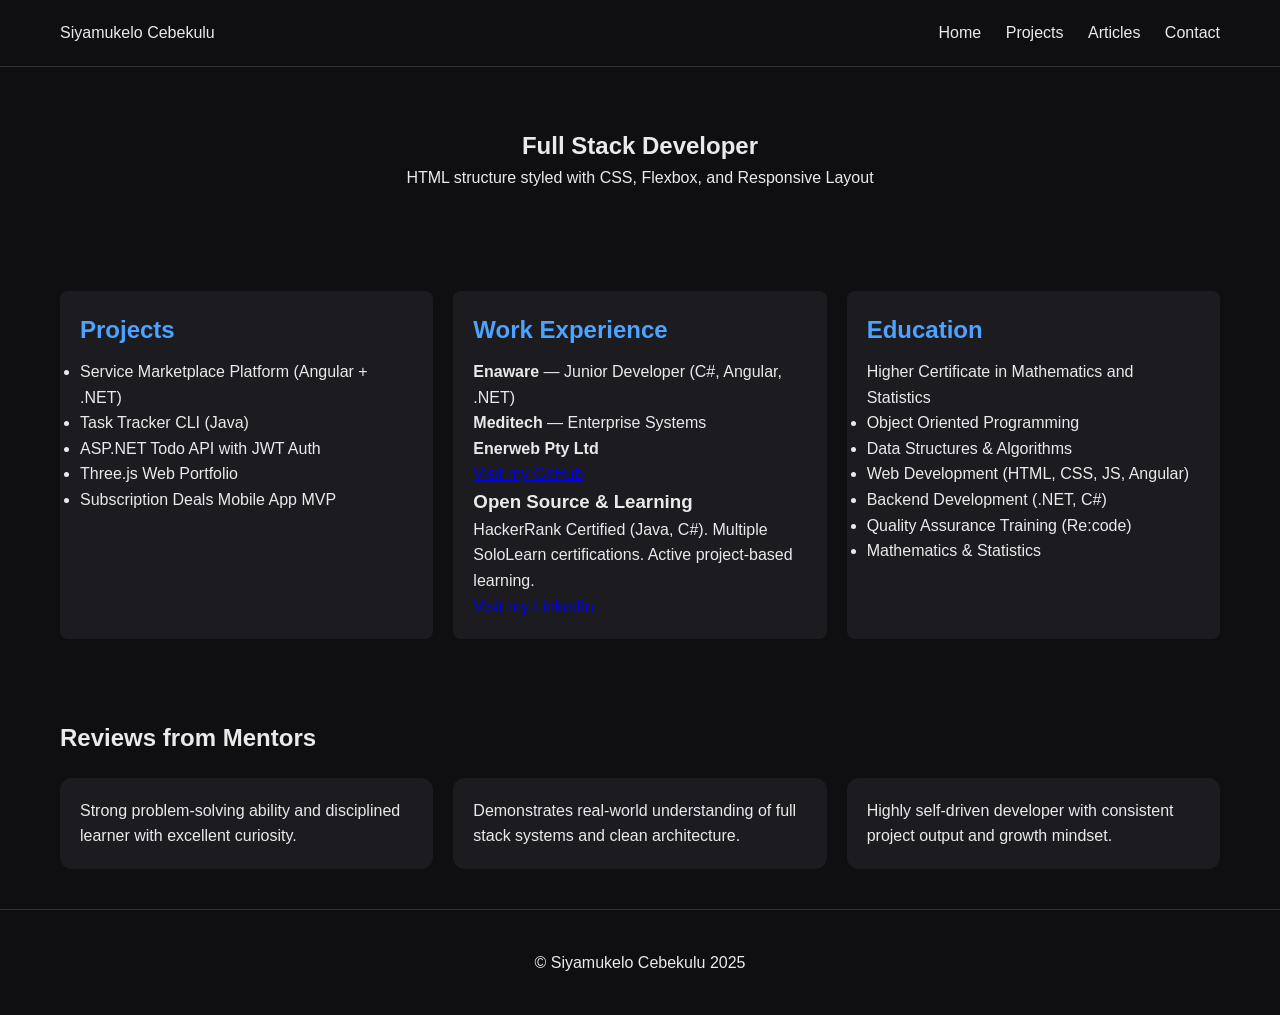
==== index.html @ b40fa811 "Basic Template" ====
<!DOCTYPE html>
<html lang="en">
<head>
  <meta charset="UTF-8" />
  <meta name="viewport" content="width=device-width, initial-scale=1.0"/>
  <title>Siyamukelo Cebekulu | Portfolio</title>
  <link rel="stylesheet" href="css/style.css" />
  <link href="https://fonts.googleapis.com/css2?family=Inter:wght@300;400;600&display=swap" rel="stylesheet">
</head>
<body>

<header class="navbar">
  <div class="logo">Siyamukelo Cebekulu</div>
  <nav>
    <a href="#">Home</a>
    <a href="#">Projects</a>
    <a href="#">Articles</a>
    <a href="#">Contact</a>
  </nav>
</header>

<section class="hero">
  <h1>Full Stack Developer</h1>
  <p>HTML structure styled with CSS, Flexbox, and Responsive Layout</p>
</section>

<section class="main-grid">

  <!-- Projects -->
  <div class="card projects">
    <h2>Projects</h2>
    <ul>
      <li>Service Marketplace Platform (Angular + .NET)</li>
      <li>Task Tracker CLI (Java)</li>
      <li>ASP.NET Todo API with JWT Auth</li>
      <li>Three.js Web Portfolio</li>
      <li>Subscription Deals Mobile App MVP</li>
    </ul>
  </div>

  <!-- Work Experience -->
  <div class="card work">
    <h2>Work Experience</h2>

    <p><strong>Enaware</strong> — Junior Developer (C#, Angular, .NET)</p>
    <p><strong>Meditech</strong> — Enterprise Systems</p>
    <p><strong>Enerweb Pty Ltd</strong></p>

    <a href="https://github.com/Siyamukelo00Cebekulu" target="_blank">Visit my GitHub</a>

    <h3>Open Source & Learning</h3>
    <p>HackerRank Certified (Java, C#). Multiple SoloLearn certifications. Active project-based learning.</p>

    <a href="https://linkedin.com/in/siyamukelo-cebekulu-939199221" target="_blank">Visit my LinkedIn</a>
  </div>

  <!-- Education -->
  <div class="card education">
    <h2>Education</h2>

    <p>Higher Certificate in Mathematics and Statistics</p>

    <ul>
      <li>Object Oriented Programming</li>
      <li>Data Structures & Algorithms</li>
      <li>Web Development (HTML, CSS, JS, Angular)</li>
      <li>Backend Development (.NET, C#)</li>
      <li>Quality Assurance Training (Re:code)</li>
      <li>Mathematics & Statistics</li>
    </ul>
  </div>

</section>

<!-- Reviews -->
<section class="reviews">
  <h2>Reviews from Mentors</h2>
  <div class="review-grid">
    <div class="review">
      Strong problem-solving ability and disciplined learner with excellent curiosity.
    </div>
    <div class="review">
      Demonstrates real-world understanding of full stack systems and clean architecture.
    </div>
    <div class="review">
      Highly self-driven developer with consistent project output and growth mindset.
    </div>
  </div>
</section>

<footer>
  © Siyamukelo Cebekulu 2025
</footer>

</body>
</html>
---- css/style.css ----
:root {
    --bg: #0f0f12;
    --card: #1b1b20;
    --text: #eaeaea;
    --accent: #4da3ff;
}

* {
    box-sizing: border-box;
    margin: 0;
    padding: 0;
    font-family: 'Comic Sans MS', sans-serif;
}

body {
    background: var(--bg);
    color: var(--text);
    line-height: 1.6;
}

/* Navbar */
.navbar {
    display: flex;
    justify-content: space-between;
    padding: 20px 60px;
    border-bottom: 1px solid #333;
}

.navbar nav a {
    margin-left: 20px;
    text-decoration: none;
    color: var(--text);
}

/* Hero */
.hero {
    text-align: center;
    padding: 60px 20px;
}

/* Grid Layout */
.main-grid {
    display: grid;
    grid-template-columns: 1fr 1fr 1fr;
    gap: 20px;
    padding: 40px 60px;
}

.card {
    background: var(--card);
    padding: 20px;
    border-radius: 8px;
}

.card h2 {
    margin-bottom: 10px;
    color: var(--accent);
}

/* Reviews */
.reviews {
    padding: 40px 60px;
}

.review-grid {
    display: flex;
    gap: 20px;
    margin-top: 20px;
}

.review {
    flex: 1;
    background: var(--card);
    padding: 20px;
    border-radius: 12px;
}

/* Footer */
footer {
    text-align: center;
    padding: 40px;
    border-top: 1px solid #333;
}

/* Responsive */
@media (max-width: 900px) {
    .main-grid {
        grid-template-columns: 1fr;
    }

    .review-grid {
        flex-direction: column;
    }

    .navbar {
        flex-direction: column;
        align-items: center;
    }
}
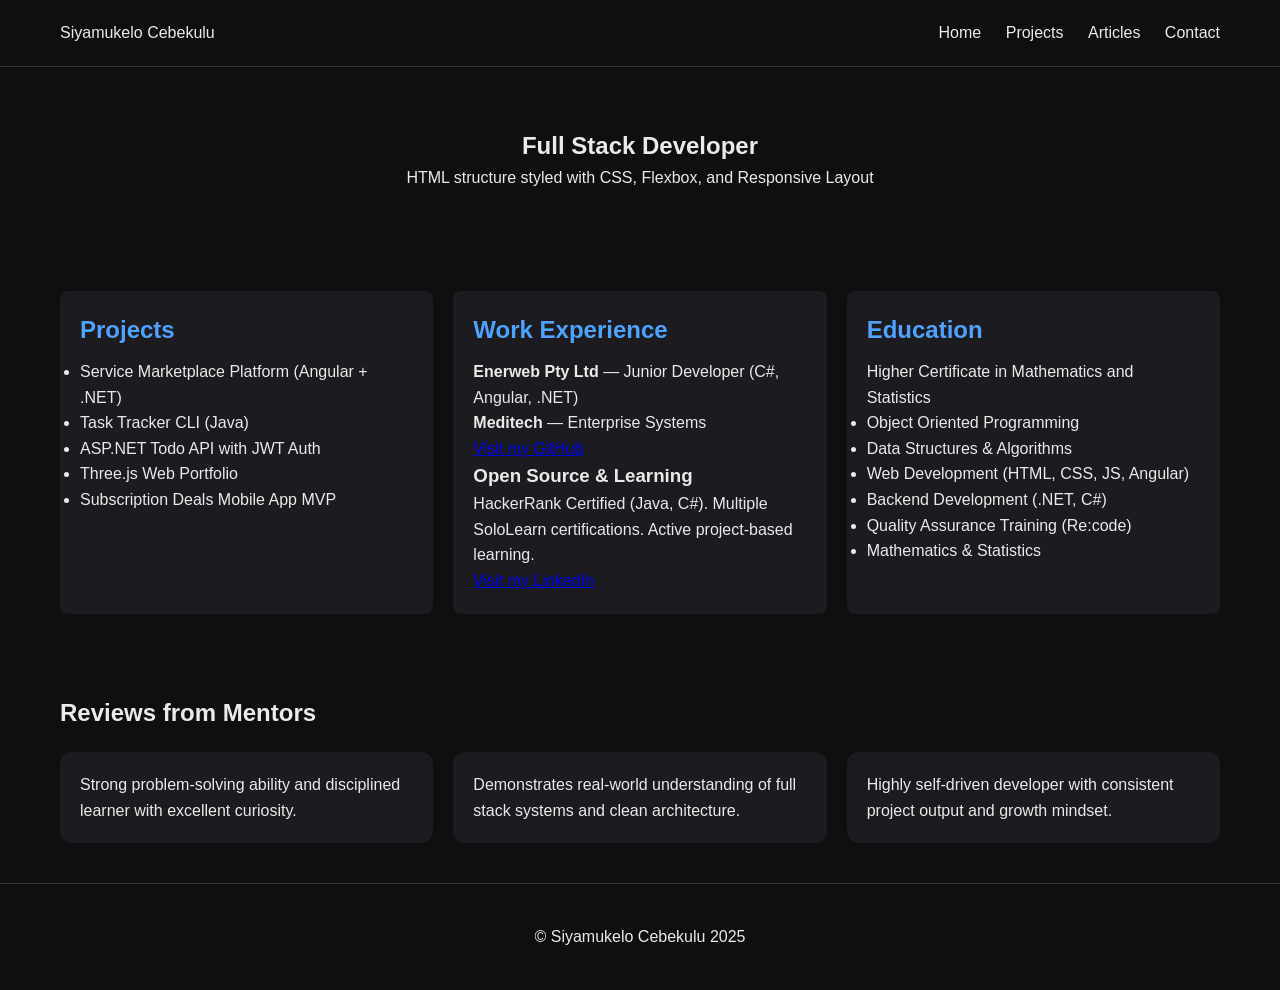
==== commit a8a0d4a3: "refractor: assets folder" ====
--- a/index.html
+++ b/index.html
@@ -42,10 +42,9 @@
   <div class="card work">
     <h2>Work Experience</h2>
 
-    <p><strong>Enaware</strong> — Junior Developer (C#, Angular, .NET)</p>
+    <p><strong>Enerweb Pty Ltd</strong> — Junior Developer (C#, Angular, .NET)</p>
     <p><strong>Meditech</strong> — Enterprise Systems</p>
-    <p><strong>Enerweb Pty Ltd</strong></p>
-
+   
     <a href="https://github.com/Siyamukelo00Cebekulu" target="_blank">Visit my GitHub</a>
 
     <h3>Open Source & Learning</h3>
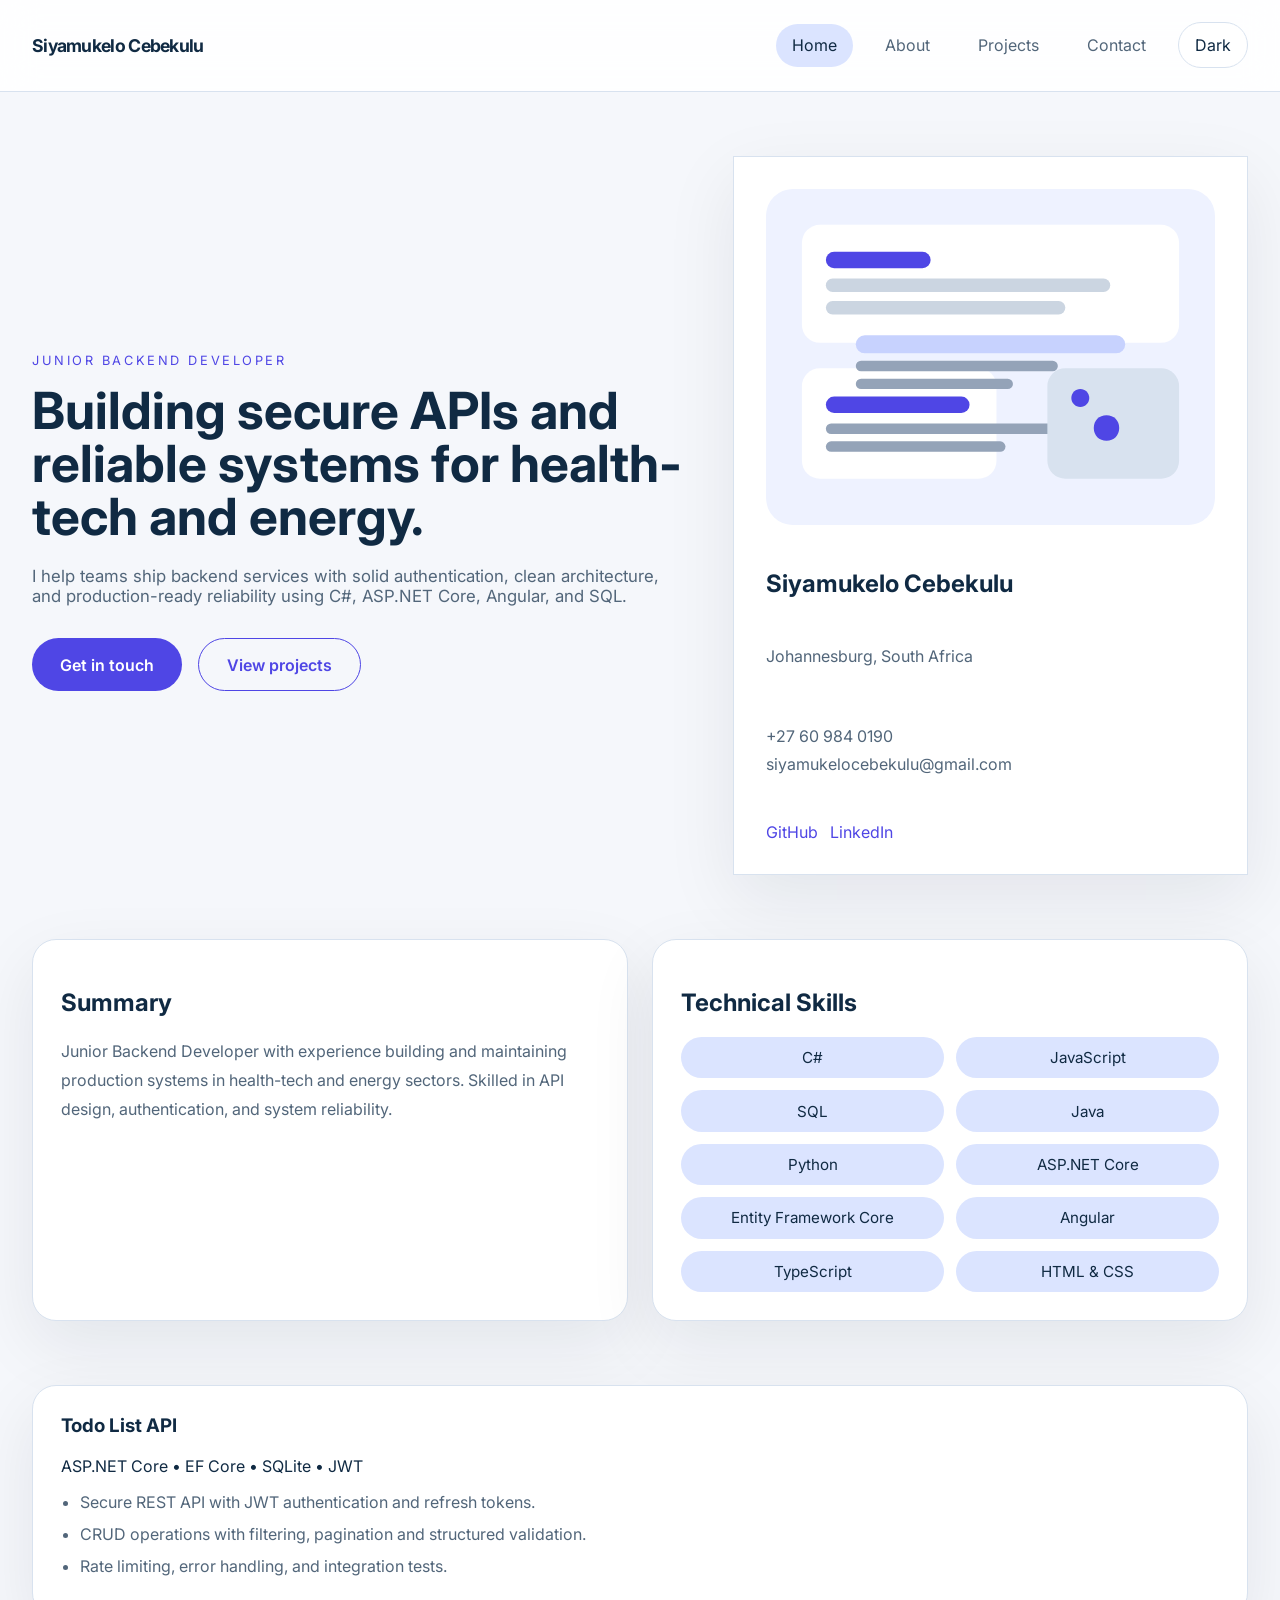
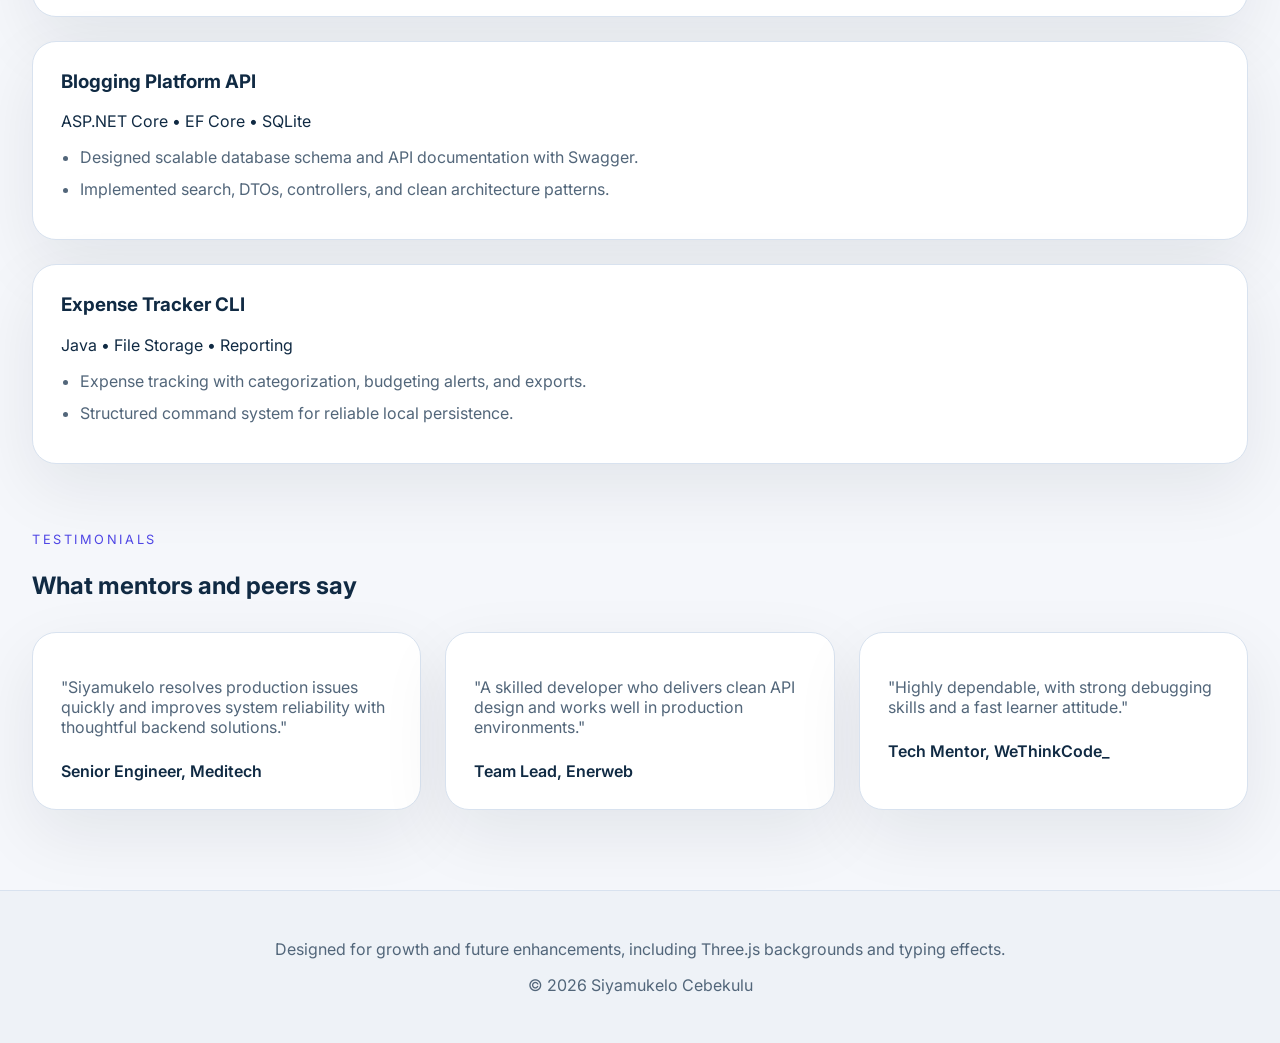
==== commit 6a5db065: "Update portfolio with responsive multi-page layout, dark mode, contact validation, and hero illustra" ====
--- a/index.html
+++ b/index.html
@@ -2,94 +2,140 @@
 <html lang="en">
 <head>
   <meta charset="UTF-8" />
-  <meta name="viewport" content="width=device-width, initial-scale=1.0"/>
+  <meta name="viewport" content="width=device-width, initial-scale=1.0" />
   <title>Siyamukelo Cebekulu | Portfolio</title>
+  <link rel="preconnect" href="https://fonts.googleapis.com" />
+  <link rel="preconnect" href="https://fonts.gstatic.com" crossorigin />
+  <link href="https://fonts.googleapis.com/css2?family=Inter:wght@300;400;500;600;700&family=Space+Grotesk:wght@400;500;600;700&display=swap" rel="stylesheet" />
   <link rel="stylesheet" href="css/style.css" />
-  <link href="https://fonts.googleapis.com/css2?family=Inter:wght@300;400;600&display=swap" rel="stylesheet">
 </head>
 <body>
+  <div class="page-shell">
+    <header class="site-header">
+      <div class="brand">
+        <a href="index.html">Siyamukelo Cebekulu</a>
+      </div>
+      <button class="nav-toggle" aria-label="Open navigation menu">
+        <span></span>
+        <span></span>
+        <span></span>
+      </button>
+      <nav class="site-nav">
+        <a href="index.html" class="nav-link active">Home</a>
+        <a href="about.html" class="nav-link">About</a>
+        <a href="projects.html" class="nav-link">Projects</a>
+        <a href="contact.html" class="nav-link">Contact</a>
+        <button class="theme-toggle" aria-label="Toggle dark mode">Dark</button>
+      </nav>
+    </header>
 
-<header class="navbar">
-  <div class="logo">Siyamukelo Cebekulu</div>
-  <nav>
-    <a href="#">Home</a>
-    <a href="#">Projects</a>
-    <a href="#">Articles</a>
-    <a href="#">Contact</a>
-  </nav>
-</header>
+    <main>
+      <section class="hero hero-landing">
+        <div class="hero-copy">
+          <p class="eyebrow">Junior Backend Developer</p>
+          <h1>Building secure APIs and reliable systems for health-tech and energy.</h1>
+          <p class="hero-text">I help teams ship backend services with solid authentication, clean architecture, and production-ready reliability using C#, ASP.NET Core, Angular, and SQL.</p>
+          <div class="hero-actions">
+            <a class="button button-primary" href="contact.html">Get in touch</a>
+            <a class="button button-secondary" href="projects.html">View projects</a>
+          </div>
+        </div>
 
-<section class="hero">
-  <h1>Full Stack Developer</h1>
-  <p>HTML structure styled with CSS, Flexbox, and Responsive Layout</p>
-</section>
+        <div class="hero-card card hero-profile">
+          <div class="hero-illustration">
+            <img src="assets/hero-illustration.svg" alt="Illustration of a modern backend workflow" />
+          </div>
+          <h2>Siyamukelo Cebekulu</h2>
+          <p class="hero-role">Johannesburg, South Africa</p>
+          <div class="profile-meta">
+            <span>+27 60 984 0190</span>
+            <span>siyamukelocebekulu@gmail.com</span>
+          </div>
+          <div class="profile-links">
+            <a href="https://github.com/Siyamukelo00Cebekulu" target="_blank">GitHub</a>
+            <a href="https://linkedin.com/in/siyamukelo-cebekulu-939199221" target="_blank">LinkedIn</a>
+          </div>
+        </div>
+      </section>
 
-<section class="main-grid">
+      <section class="summary-grid">
+        <article class="card summary-card">
+          <h2>Summary</h2>
+          <p>Junior Backend Developer with experience building and maintaining production systems in health-tech and energy sectors. Skilled in API design, authentication, and system reliability.</p>
+        </article>
 
-  <!-- Projects -->
-  <div class="card projects">
-    <h2>Projects</h2>
-    <ul>
-      <li>Service Marketplace Platform (Angular + .NET)</li>
-      <li>Task Tracker CLI (Java)</li>
-      <li>ASP.NET Todo API with JWT Auth</li>
-      <li>Three.js Web Portfolio</li>
-      <li>Subscription Deals Mobile App MVP</li>
-    </ul>
+        <article class="card skills-card">
+          <h2>Technical Skills</h2>
+          <div class="skill-list">
+            <span>C#</span>
+            <span>JavaScript</span>
+            <span>SQL</span>
+            <span>Java</span>
+            <span>Python</span>
+            <span>ASP.NET Core</span>
+            <span>Entity Framework Core</span>
+            <span>Angular</span>
+            <span>TypeScript</span>
+            <span>HTML & CSS</span>
+          </div>
+        </article>
+      </section>
+
+      <section class="featured-grid" id="work">
+        <article class="card feature-card">
+          <h3>Todo List API</h3>
+          <p>ASP.NET Core • EF Core • SQLite • JWT</p>
+          <ul>
+            <li>Secure REST API with JWT authentication and refresh tokens.</li>
+            <li>CRUD operations with filtering, pagination and structured validation.</li>
+            <li>Rate limiting, error handling, and integration tests.</li>
+          </ul>
+        </article>
+        <article class="card feature-card">
+          <h3>Blogging Platform API</h3>
+          <p>ASP.NET Core • EF Core • SQLite</p>
+          <ul>
+            <li>Designed scalable database schema and API documentation with Swagger.</li>
+            <li>Implemented search, DTOs, controllers, and clean architecture patterns.</li>
+          </ul>
+        </article>
+        <article class="card feature-card">
+          <h3>Expense Tracker CLI</h3>
+          <p>Java • File Storage • Reporting</p>
+          <ul>
+            <li>Expense tracking with categorization, budgeting alerts, and exports.</li>
+            <li>Structured command system for reliable local persistence.</li>
+          </ul>
+        </article>
+      </section>
+
+      <section class="reviews-section">
+        <div class="section-header">
+          <span class="eyebrow">Testimonials</span>
+          <h2>What mentors and peers say</h2>
+        </div>
+        <div class="review-grid">
+          <div class="card review-card">
+            <p>"Siyamukelo resolves production issues quickly and improves system reliability with thoughtful backend solutions."</p>
+            <span>Senior Engineer, Meditech</span>
+          </div>
+          <div class="card review-card">
+            <p>"A skilled developer who delivers clean API design and works well in production environments."</p>
+            <span>Team Lead, Enerweb</span>
+          </div>
+          <div class="card review-card">
+            <p>"Highly dependable, with strong debugging skills and a fast learner attitude."</p>
+            <span>Tech Mentor, WeThinkCode_</span>
+          </div>
+        </div>
+      </section>
+    </main>
+
+    <footer class="site-footer">
+      <p>Designed for growth and future enhancements, including Three.js backgrounds and typing effects.</p>
+      <p>© 2026 Siyamukelo Cebekulu</p>
+    </footer>
   </div>
-
-  <!-- Work Experience -->
-  <div class="card work">
-    <h2>Work Experience</h2>
-
-    <p><strong>Enerweb Pty Ltd</strong> — Junior Developer (C#, Angular, .NET)</p>
-    <p><strong>Meditech</strong> — Enterprise Systems</p>
-   
-    <a href="https://github.com/Siyamukelo00Cebekulu" target="_blank">Visit my GitHub</a>
-
-    <h3>Open Source & Learning</h3>
-    <p>HackerRank Certified (Java, C#). Multiple SoloLearn certifications. Active project-based learning.</p>
-
-    <a href="https://linkedin.com/in/siyamukelo-cebekulu-939199221" target="_blank">Visit my LinkedIn</a>
-  </div>
-
-  <!-- Education -->
-  <div class="card education">
-    <h2>Education</h2>
-
-    <p>Higher Certificate in Mathematics and Statistics</p>
-
-    <ul>
-      <li>Object Oriented Programming</li>
-      <li>Data Structures & Algorithms</li>
-      <li>Web Development (HTML, CSS, JS, Angular)</li>
-      <li>Backend Development (.NET, C#)</li>
-      <li>Quality Assurance Training (Re:code)</li>
-      <li>Mathematics & Statistics</li>
-    </ul>
-  </div>
-
-</section>
-
-<!-- Reviews -->
-<section class="reviews">
-  <h2>Reviews from Mentors</h2>
-  <div class="review-grid">
-    <div class="review">
-      Strong problem-solving ability and disciplined learner with excellent curiosity.
-    </div>
-    <div class="review">
-      Demonstrates real-world understanding of full stack systems and clean architecture.
-    </div>
-    <div class="review">
-      Highly self-driven developer with consistent project output and growth mindset.
-    </div>
-  </div>
-</section>
-
-<footer>
-  © Siyamukelo Cebekulu 2025
-</footer>
-
+  <script src="js/main.js" defer></script>
 </body>
 </html>
--- a/css/style.css
+++ b/css/style.css
@@ -1,99 +1,488 @@
-:root {
-    --bg: #0f0f12;
-    --card: #1b1b20;
-    --text: #eaeaea;
-    --accent: #4da3ff;
+﻿:root {
+    --bg: #f5f7fb;
+    --surface: #ffffff;
+    --surface-strong: #eef2f7;
+    --text: #102a43;
+    --muted: #52667a;
+    --accent: #4f46e5;
+    --accent-soft: #dbe4ff;
+    --border: #d8e2ef;
+    --shadow: 0 24px 68px rgba(15, 23, 42, 0.08);
+    --radius: 24px;
+}
+
+body {
+    margin: 0;
+    font-family: 'Inter', system-ui, sans-serif;
+    background: var(--bg);
+    color: var(--text);
+    min-height: 100vh;
+}
+
+body.dark-mode {
+    --bg: #08090f;
+    --surface: #11141e;
+    --surface-strong: #181c2c;
+    --text: #f4f7ff;
+    --muted: #98a5c2;
+    --accent: #6d9dff;
+    --accent-soft: #2a3151;
+    --border: #29314d;
+    --shadow: 0 24px 68px rgba(0, 0, 0, 0.35);
 }
 
 * {
     box-sizing: border-box;
+}
+
+img {
+    max-width: 100%;
+    display: block;
+}
+
+a {
+    color: inherit;
+}
+
+button,
+input,
+textarea {
+    font: inherit;
+}
+
+.page-shell {
+    min-height: 100vh;
+    display: flex;
+    flex-direction: column;
+}
+
+.site-header {
+    position: sticky;
+    top: 0;
+    z-index: 20;
+    display: flex;
+    align-items: center;
+    justify-content: space-between;
+    gap: 1rem;
+    padding: 1.4rem 2rem;
+    background: rgba(255, 255, 255, 0.88);
+    border-bottom: 1px solid var(--border);
+    backdrop-filter: blur(18px);
+}
+
+body.dark-mode .site-header {
+    background: rgba(16, 18, 29, 0.88);
+}
+
+.brand a {
+    text-decoration: none;
+    font-size: 1.1rem;
+    font-weight: 700;
+    letter-spacing: -0.04em;
+}
+
+.nav-toggle {
+    display: none;
+    width: 2rem;
+    height: 2rem;
+    border: none;
+    background: transparent;
+    cursor: pointer;
+    flex-direction: column;
+    justify-content: space-between;
+}
+
+.nav-toggle span {
+    display: block;
+    width: 100%;
+    height: 3px;
+    border-radius: 999px;
+    background: var(--text);
+}
+
+.site-nav {
+    display: flex;
+    align-items: center;
+    gap: 1rem;
+    flex-wrap: wrap;
+}
+
+.site-nav .nav-link {
+    text-decoration: none;
+    color: var(--muted);
+    padding: 0.7rem 1rem;
+    border-radius: 999px;
+    transition: background 0.2s ease, color 0.2s ease;
+}
+
+.site-nav .nav-link.active,
+.site-nav .nav-link:hover {
+    background: var(--accent-soft);
+    color: var(--text);
+}
+
+.theme-toggle {
+    border: 1px solid var(--border);
+    border-radius: 999px;
+    padding: 0.75rem 1rem;
+    background: var(--surface);
+    color: var(--text);
+    cursor: pointer;
+    transition: transform 0.2s ease, background 0.2s ease;
+}
+
+.theme-toggle:hover {
+    transform: translateY(-1px);
+}
+
+main {
+    flex: 1;
+}
+
+.hero {
+    display: grid;
+    gap: 2rem;
+    align-items: center;
+    padding: 4rem 2rem 2rem;
+}
+
+.hero.hero-landing {
+    grid-template-columns: 1.3fr 1fr;
+}
+
+.hero-copy {
+    max-width: 650px;
+}
+
+.eyebrow {
+    display: inline-block;
+    margin-bottom: 1rem;
+    color: var(--accent);
+    text-transform: uppercase;
+    font-size: 0.8rem;
+    letter-spacing: 0.2em;
+}
+
+.hero h1 {
+    font-size: clamp(2.6rem, 4vw, 4rem);
+    line-height: 1.03;
     margin: 0;
+}
+
+.hero-text {
+    margin: 1.5rem 0 2rem;
+    max-width: 42rem;
+    color: var(--muted);
+    font-size: 1.05rem;
+}
+
+.hero-actions {
+    display: flex;
+    flex-wrap: wrap;
+    gap: 1rem;
+}
+
+.button {
+    border: none;
+    border-radius: 999px;
+    text-decoration: none;
+    display: inline-flex;
+    align-items: center;
+    justify-content: center;
+    padding: 0.95rem 1.75rem;
+    font-weight: 600;
+    cursor: pointer;
+}
+
+.button-primary {
+    background: var(--accent);
+    color: #fff;
+}
+
+.button-secondary {
+    border: 1px solid var(--accent);
+    background: transparent;
+    color: var(--accent);
+}
+
+.hero-card {
+    padding: 2rem;
+    background: var(--surface);
+    box-shadow: var(--shadow);
+    border: 1px solid var(--border);
+    display: grid;
+    gap: 1.5rem;
+}
+
+.hero-illustration img {
+    width: 100%;
+    border-radius: 24px;
+    display: block;
+}
+
+.hero-profile h2 {
+    margin-bottom: 0.5rem;
+}
+
+.hero-role,
+.profile-meta span {
+    color: var(--muted);
+}
+
+.profile-meta {
+    display: grid;
+    gap: 0.5rem;
+    margin: 1.25rem 0 1.5rem;
+}
+
+.profile-links {
+    display: flex;
+    flex-wrap: wrap;
+    gap: 0.75rem;
+}
+
+.profile-links a {
+    color: var(--accent);
+    text-decoration: none;
+}
+
+.summary-grid,
+.featured-grid,
+.review-grid,
+.contact-grid {
+    display: grid;
+    gap: 1.5rem;
+    padding: 2rem;
+}
+
+.summary-grid {
+    grid-template-columns: repeat(2, minmax(0, 1fr));
+}
+
+.summary-card,
+.skills-card,
+.feature-card,
+.review-card,
+.contact-card,
+.info-card {
+    background: var(--surface);
+    border: 1px solid var(--border);
+    border-radius: var(--radius);
+    padding: 1.75rem;
+    box-shadow: var(--shadow);
+}
+
+.summary-card p {
+    color: var(--muted);
+    line-height: 1.8;
+}
+
+.skill-list {
+    display: grid;
+    grid-template-columns: repeat(2, minmax(0, 1fr));
+    gap: 0.75rem;
+    margin-top: 1rem;
+}
+
+.skill-list span {
+    display: inline-flex;
+    align-items: center;
+    justify-content: center;
+    padding: 0.7rem 1rem;
+    border-radius: 999px;
+    background: var(--accent-soft);
+    color: var(--text);
+    font-size: 0.95rem;
+}
+
+.feature-card h3 {
+    margin-top: 0;
+}
+
+.feature-card ul {
+    margin: 1rem 0 0;
+    padding-left: 1.2rem;
+    color: var(--muted);
+}
+
+.feature-card li {
+    margin-bottom: 0.75rem;
+}
+
+.section-header {
+    padding: 2rem 2rem 0;
+}
+
+.section-header h2 {
+    margin: 0.5rem 0 0;
+}
+
+.reviews-section {
+    padding-bottom: 3rem;
+}
+
+.review-grid {
+    grid-template-columns: repeat(3, minmax(0, 1fr));
+}
+
+.review-card p {
+    margin-bottom: 1.5rem;
+    color: var(--muted);
+}
+
+.review-card span,
+.review-card h3 {
+    color: var(--text);
+    font-weight: 600;
+}
+
+.site-footer {
+    padding: 2rem;
+    border-top: 1px solid var(--border);
+    text-align: center;
+    color: var(--muted);
+    background: var(--surface-strong);
+}
+
+input,
+textarea {
+    width: 100%;
+    padding: 1rem 1rem;
+    border-radius: 18px;
+    border: 1px solid var(--border);
+    background: var(--surface-strong);
+    color: var(--text);
+    resize: vertical;
+}
+
+input:focus,
+textarea:focus {
+    outline: none;
+    border-color: var(--accent);
+    box-shadow: 0 0 0 4px rgba(79, 70, 229, 0.12);
+}
+
+.form-field {
+    display: grid;
+    gap: 0.5rem;
+    margin-bottom: 1rem;
+}
+
+.form-error {
+    color: #b00020;
+    font-size: 0.9rem;
+    min-height: 1.25rem;
+}
+
+.form-success {
+    margin-top: 1rem;
+    padding: 1rem 1.25rem;
+    border-radius: 18px;
+    background: rgba(79, 70, 229, 0.12);
+    color: var(--accent);
+    font-weight: 600;
+}
+
+button[type="submit"] {
+    background: var(--accent);
+    color: #fff;
+    border: none;
+    border-radius: 999px;
+    padding: 1rem 1.5rem;
+    cursor: pointer;
+    font-weight: 600;
+}
+
+button[type="submit"]:hover {
+    filter: brightness(1.05);
+}
+
+.input-invalid {
+    border-color: #b00020;
+}
+
+.visually-hidden {
+    position: absolute;
+    width: 1px;
+    height: 1px;
+    margin: -1px;
     padding: 0;
-    font-family: 'Comic Sans MS', sans-serif;
-}
-
-body {
-    background: var(--bg);
-    color: var(--text);
-    line-height: 1.6;
-}
-
-/* Navbar */
-.navbar {
-    display: flex;
-    justify-content: space-between;
-    padding: 20px 60px;
-    border-bottom: 1px solid #333;
-}
-
-.navbar nav a {
-    margin-left: 20px;
-    text-decoration: none;
-    color: var(--text);
-}
-
-/* Hero */
-.hero {
-    text-align: center;
-    padding: 60px 20px;
-}
-
-/* Grid Layout */
-.main-grid {
-    display: grid;
-    grid-template-columns: 1fr 1fr 1fr;
-    gap: 20px;
-    padding: 40px 60px;
-}
-
-.card {
-    background: var(--card);
-    padding: 20px;
-    border-radius: 8px;
-}
-
-.card h2 {
-    margin-bottom: 10px;
-    color: var(--accent);
-}
-
-/* Reviews */
-.reviews {
-    padding: 40px 60px;
-}
-
-.review-grid {
-    display: flex;
-    gap: 20px;
-    margin-top: 20px;
-}
-
-.review {
-    flex: 1;
-    background: var(--card);
-    padding: 20px;
-    border-radius: 12px;
-}
-
-/* Footer */
-footer {
-    text-align: center;
-    padding: 40px;
-    border-top: 1px solid #333;
-}
-
-/* Responsive */
+    border: 0;
+    clip: rect(0 0 0 0);
+    overflow: hidden;
+}
+
+@media (max-width: 1050px) {
+    .hero {
+        grid-template-columns: 1fr;
+    }
+
+    .summary-grid,
+    .review-grid {
+        grid-template-columns: 1fr;
+    }
+}
+
 @media (max-width: 900px) {
-    .main-grid {
-        grid-template-columns: 1fr;
-    }
-
-    .review-grid {
+    .site-header {
+        padding: 1rem 1.25rem;
+    }
+
+    .nav-toggle {
+        display: flex;
+    }
+
+    .site-nav {
+        position: fixed;
+        inset: 5rem 1rem auto auto;
         flex-direction: column;
-    }
-
-    .navbar {
-        flex-direction: column;
-        align-items: center;
-    }
-}+        width: min(16rem, calc(100% - 2rem));
+        padding: 1rem;
+        border-radius: 24px;
+        background: var(--surface);
+        border: 1px solid var(--border);
+        box-shadow: var(--shadow);
+        transform: translateX(110%);
+        opacity: 0;
+        pointer-events: none;
+        transition: transform 0.25s ease, opacity 0.25s ease;
+    }
+
+    .site-nav.open {
+        transform: translateX(0);
+        opacity: 1;
+        pointer-events: auto;
+    }
+
+    .site-nav .nav-link,
+    .theme-toggle {
+        width: 100%;
+    }
+
+    .hero {
+        padding-top: 2rem;
+    }
+
+    .featured-grid {
+        padding: 2rem 1rem;
+    }
+
+    .site-footer {
+        padding: 1.5rem 1rem 2rem;
+    }
+}
+
+@media (max-width: 650px) {
+    .hero-text {
+        font-size: 1rem;
+    }
+
+    .button {
+        width: 100%;
+    }
+
+    .nav-toggle {
+        width: 1.9rem;
+        height: 1.9rem;
+    }
+}
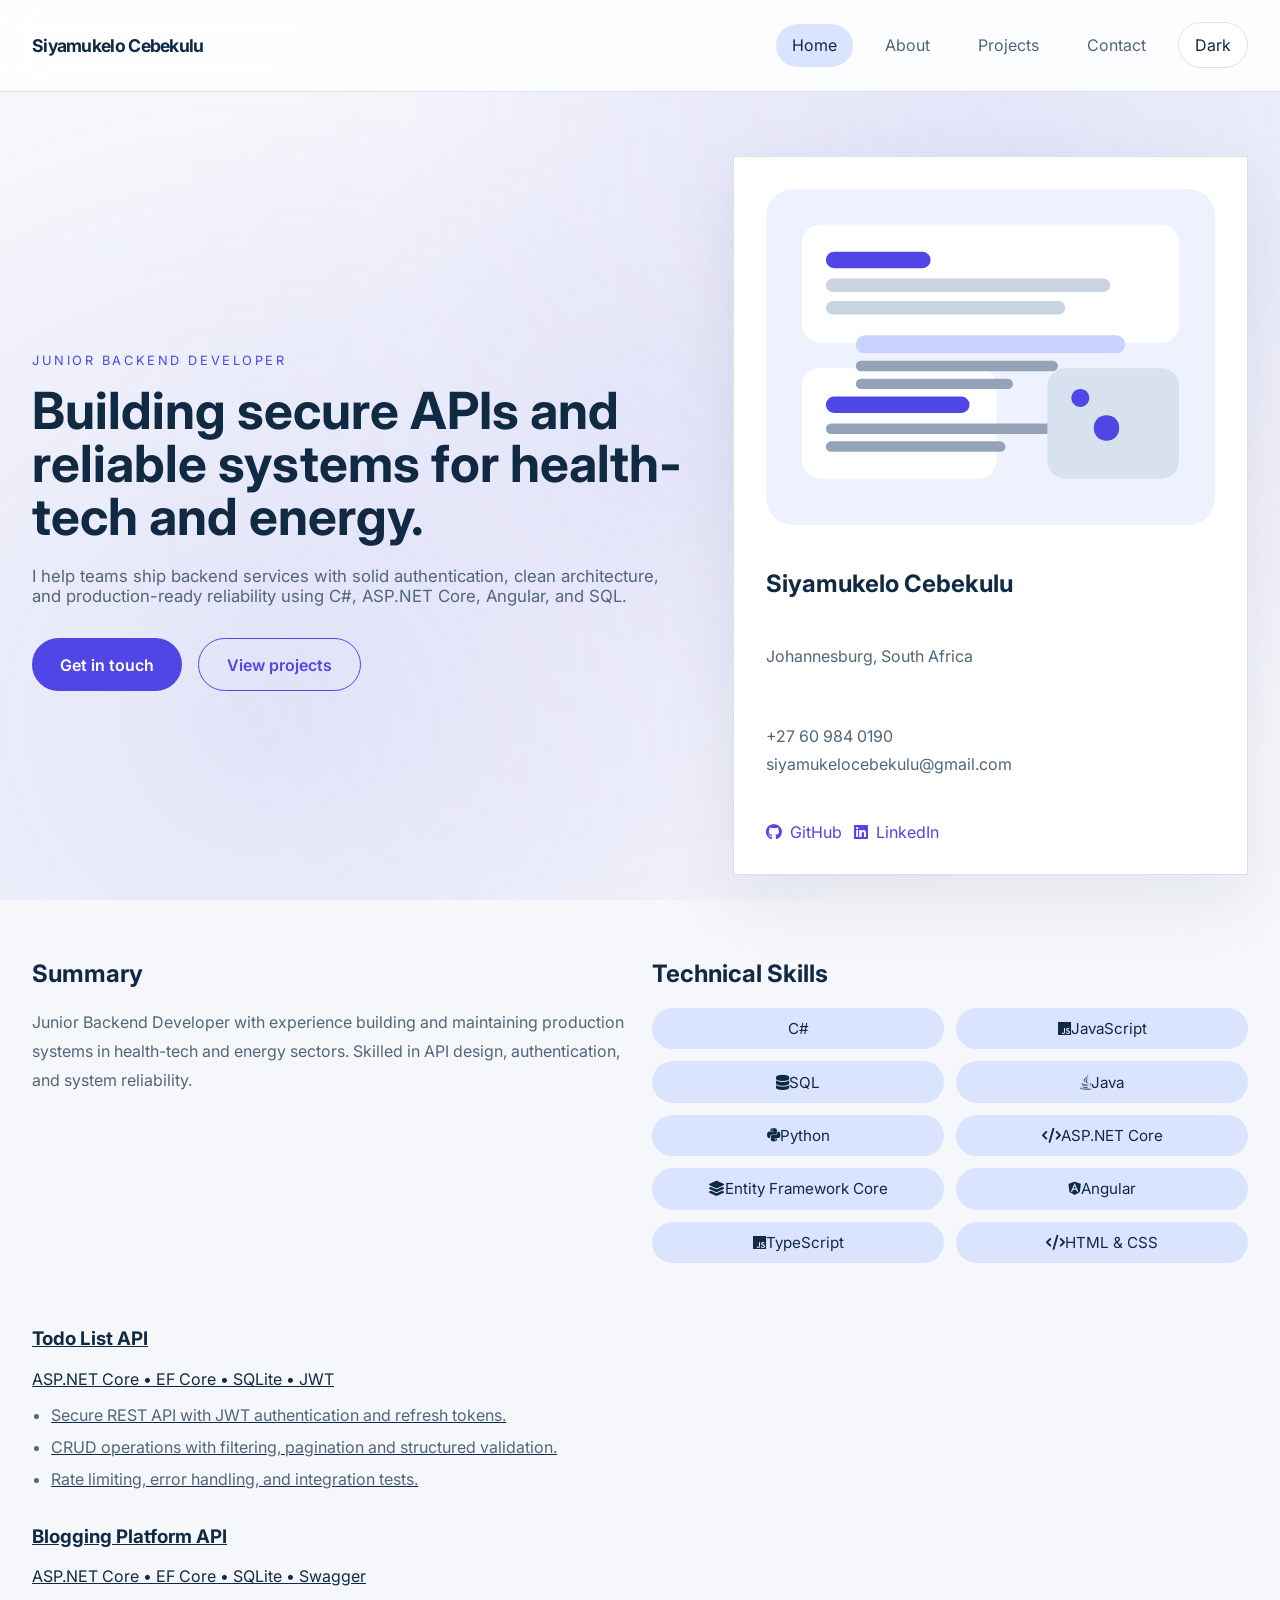
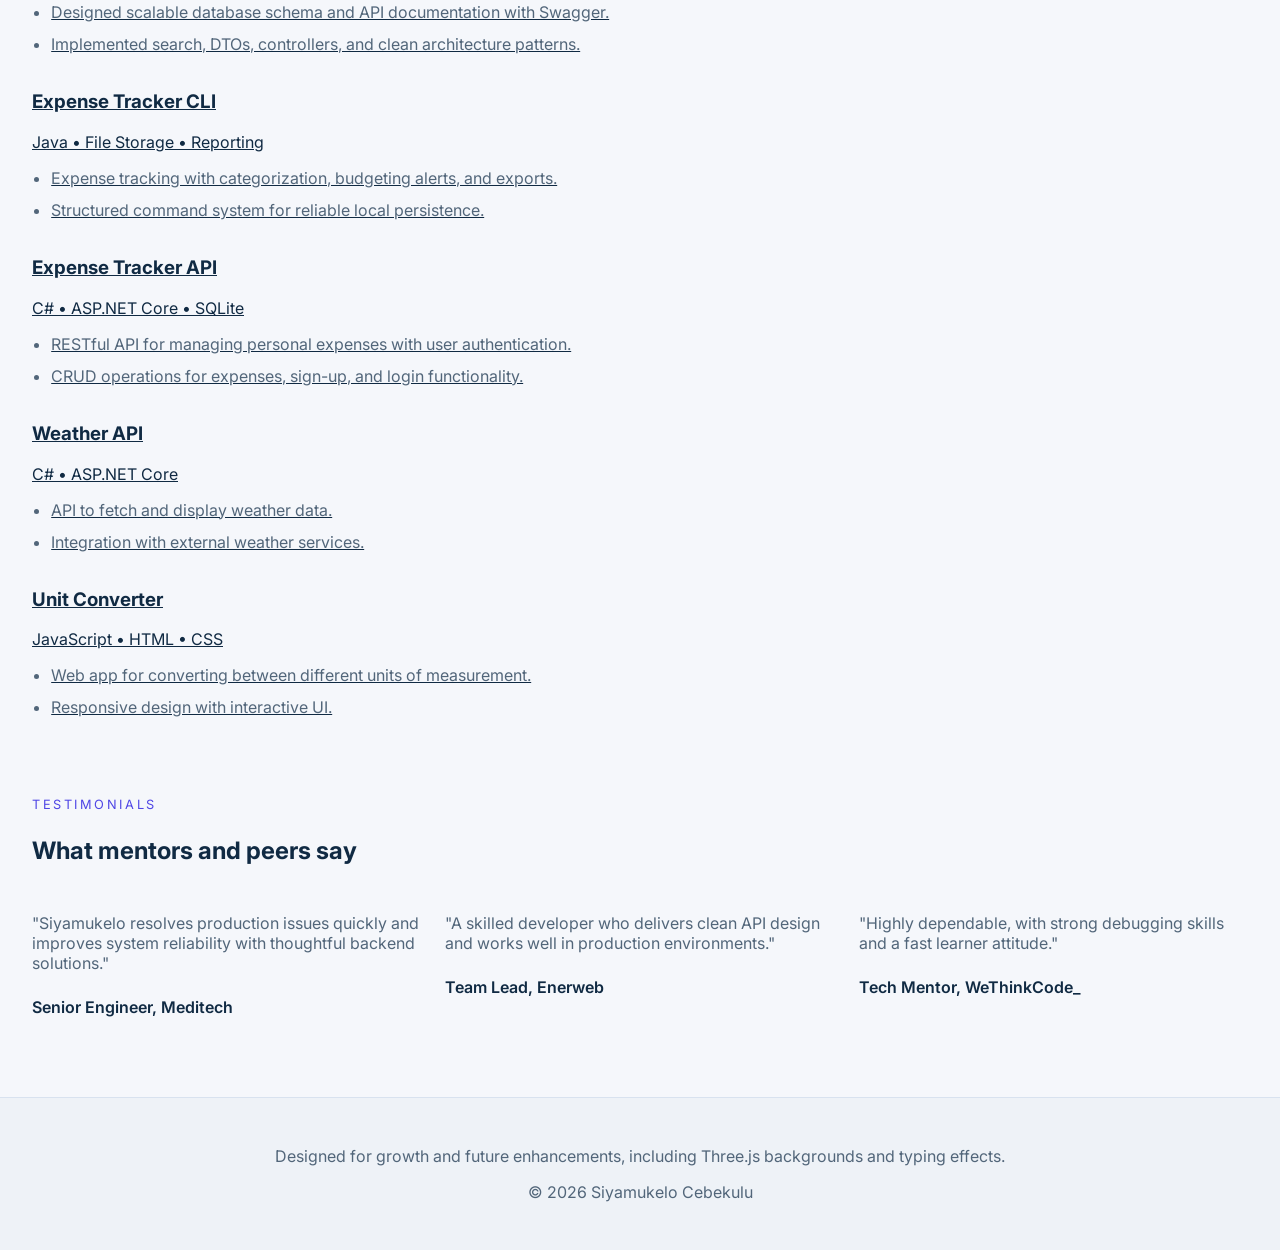
==== commit aacd1819: "Add icons to skills and links, background animations, custom cursor, and link project cards to GitHu" ====
--- a/index.html
+++ b/index.html
@@ -7,6 +7,7 @@
   <link rel="preconnect" href="https://fonts.googleapis.com" />
   <link rel="preconnect" href="https://fonts.gstatic.com" crossorigin />
   <link href="https://fonts.googleapis.com/css2?family=Inter:wght@300;400;500;600;700&family=Space+Grotesk:wght@400;500;600;700&display=swap" rel="stylesheet" />
+  <link rel="stylesheet" href="https://cdnjs.cloudflare.com/ajax/libs/font-awesome/6.4.0/css/all.min.css" />
   <link rel="stylesheet" href="css/style.css" />
 </head>
 <body>
@@ -52,8 +53,8 @@
             <span>siyamukelocebekulu@gmail.com</span>
           </div>
           <div class="profile-links">
-            <a href="https://github.com/Siyamukelo00Cebekulu" target="_blank">GitHub</a>
-            <a href="https://linkedin.com/in/siyamukelo-cebekulu-939199221" target="_blank">LinkedIn</a>
+            <a href="https://github.com/Siyamukelo00Cebekulu" target="_blank"><i class="fab fa-github"></i> GitHub</a>
+            <a href="https://linkedin.com/in/siyamukelo-cebekulu-939199221" target="_blank"><i class="fab fa-linkedin"></i> LinkedIn</a>
           </div>
         </div>
       </section>
@@ -67,22 +68,22 @@
         <article class="card skills-card">
           <h2>Technical Skills</h2>
           <div class="skill-list">
-            <span>C#</span>
-            <span>JavaScript</span>
-            <span>SQL</span>
-            <span>Java</span>
-            <span>Python</span>
-            <span>ASP.NET Core</span>
-            <span>Entity Framework Core</span>
-            <span>Angular</span>
-            <span>TypeScript</span>
-            <span>HTML & CSS</span>
+            <span><i class="fab fa-csharp"></i> C#</span>
+            <span><i class="fab fa-js"></i> JavaScript</span>
+            <span><i class="fas fa-database"></i> SQL</span>
+            <span><i class="fab fa-java"></i> Java</span>
+            <span><i class="fab fa-python"></i> Python</span>
+            <span><i class="fas fa-code"></i> ASP.NET Core</span>
+            <span><i class="fas fa-layer-group"></i> Entity Framework Core</span>
+            <span><i class="fab fa-angular"></i> Angular</span>
+            <span><i class="fab fa-js"></i> TypeScript</span>
+            <span><i class="fas fa-code"></i> HTML & CSS</span>
           </div>
         </article>
       </section>
 
       <section class="featured-grid" id="work">
-        <article class="card feature-card">
+        <a href="https://github.com/Siyamukelo00Cebekulu/Todo-List-API" target="_blank" class="card feature-card">
           <h3>Todo List API</h3>
           <p>ASP.NET Core • EF Core • SQLite • JWT</p>
           <ul>
@@ -90,23 +91,47 @@
             <li>CRUD operations with filtering, pagination and structured validation.</li>
             <li>Rate limiting, error handling, and integration tests.</li>
           </ul>
-        </article>
-        <article class="card feature-card">
+        </a>
+        <a href="https://github.com/Siyamukelo00Cebekulu/Blogging-Platform-API" target="_blank" class="card feature-card">
           <h3>Blogging Platform API</h3>
-          <p>ASP.NET Core • EF Core • SQLite</p>
+          <p>ASP.NET Core • EF Core • SQLite • Swagger</p>
           <ul>
             <li>Designed scalable database schema and API documentation with Swagger.</li>
             <li>Implemented search, DTOs, controllers, and clean architecture patterns.</li>
           </ul>
-        </article>
-        <article class="card feature-card">
+        </a>
+        <a href="https://github.com/Siyamukelo00Cebekulu/TaskTracker-cli" target="_blank" class="card feature-card">
           <h3>Expense Tracker CLI</h3>
           <p>Java • File Storage • Reporting</p>
           <ul>
             <li>Expense tracking with categorization, budgeting alerts, and exports.</li>
             <li>Structured command system for reliable local persistence.</li>
           </ul>
-        </article>
+        </a>
+        <a href="https://github.com/Siyamukelo00Cebekulu/Expense-Tracker-API" target="_blank" class="card feature-card">
+          <h3>Expense Tracker API</h3>
+          <p>C# • ASP.NET Core • SQLite</p>
+          <ul>
+            <li>RESTful API for managing personal expenses with user authentication.</li>
+            <li>CRUD operations for expenses, sign-up, and login functionality.</li>
+          </ul>
+        </a>
+        <a href="https://github.com/Siyamukelo00Cebekulu/Weather-API" target="_blank" class="card feature-card">
+          <h3>Weather API</h3>
+          <p>C# • ASP.NET Core</p>
+          <ul>
+            <li>API to fetch and display weather data.</li>
+            <li>Integration with external weather services.</li>
+          </ul>
+        </a>
+        <a href="https://github.com/Siyamukelo00Cebekulu/Unit-Converter" target="_blank" class="card feature-card">
+          <h3>Unit Converter</h3>
+          <p>JavaScript • HTML • CSS</p>
+          <ul>
+            <li>Web app for converting between different units of measurement.</li>
+            <li>Responsive design with interactive UI.</li>
+          </ul>
+        </a>
       </section>
 
       <section class="reviews-section">
@@ -136,6 +161,7 @@
       <p>© 2026 Siyamukelo Cebekulu</p>
     </footer>
   </div>
+  <div class="cursor"></div>
   <script src="js/main.js" defer></script>
 </body>
 </html>
--- a/css/style.css
+++ b/css/style.css
@@ -17,6 +17,40 @@
     background: var(--bg);
     color: var(--text);
     min-height: 100vh;
+    overflow-x: hidden;
+}
+
+body::before,
+body::after {
+    content: '';
+    position: fixed;
+    top: 0;
+    left: 0;
+    width: 100%;
+    height: 100%;
+    pointer-events: none;
+    z-index: -1;
+}
+
+body::before {
+    background: radial-gradient(circle at 20% 80%, rgba(79, 70, 229, 0.1) 0%, transparent 50%),
+                radial-gradient(circle at 80% 20%, rgba(79, 70, 229, 0.1) 0%, transparent 50%);
+    animation: float 20s ease-in-out infinite;
+}
+
+body::after {
+    background: radial-gradient(circle at 50% 50%, rgba(79, 70, 229, 0.05) 0%, transparent 70%);
+    animation: float-reverse 25s ease-in-out infinite;
+}
+
+@keyframes float {
+    0%, 100% { transform: translateY(0px) rotate(0deg); }
+    50% { transform: translateY(-20px) rotate(5deg); }
+}
+
+@keyframes float-reverse {
+    0%, 100% { transform: translateY(0px) rotate(0deg); }
+    50% { transform: translateY(20px) rotate(-5deg); }
 }
 
 body.dark-mode {
@@ -244,6 +278,9 @@
 .profile-links a {
     color: var(--accent);
     text-decoration: none;
+    display: inline-flex;
+    align-items: center;
+    gap: 0.5rem;
 }
 
 .summary-grid,
@@ -259,6 +296,7 @@
     grid-template-columns: repeat(2, minmax(0, 1fr));
 }
 
+    gap: 0.5rem;
 .summary-card,
 .skills-card,
 .feature-card,
@@ -482,7 +520,39 @@
     }
 
     .nav-toggle {
-        width: 1.9rem;
+ 
+
+/* Custom Cursor */
+.cursor {
+    position: fixed;
+    width: 20px;
+    height: 20px;
+    border-radius: 50%;
+    background: var(--accent);
+    pointer-events: none;
+    z-index: 9999;
+    transition: transform 0.1s ease;
+    mix-blend-mode: difference;
+}
+
+.cursor::before {
+    content: '';
+    position: absolute;
+    top: 50%;
+    left: 50%;
+    width: 4px;
+    height: 4px;
+    border-radius: 50%;
+    background: #fff;
+    transform: translate(-50%, -50%);
+}
+
+a:hover ~ .cursor,
+button:hover ~ .cursor,
+input:hover ~ .cursor,
+textarea:hover ~ .cursor {
+    transform: scale(1.5);
+}       width: 1.9rem;
         height: 1.9rem;
     }
 }
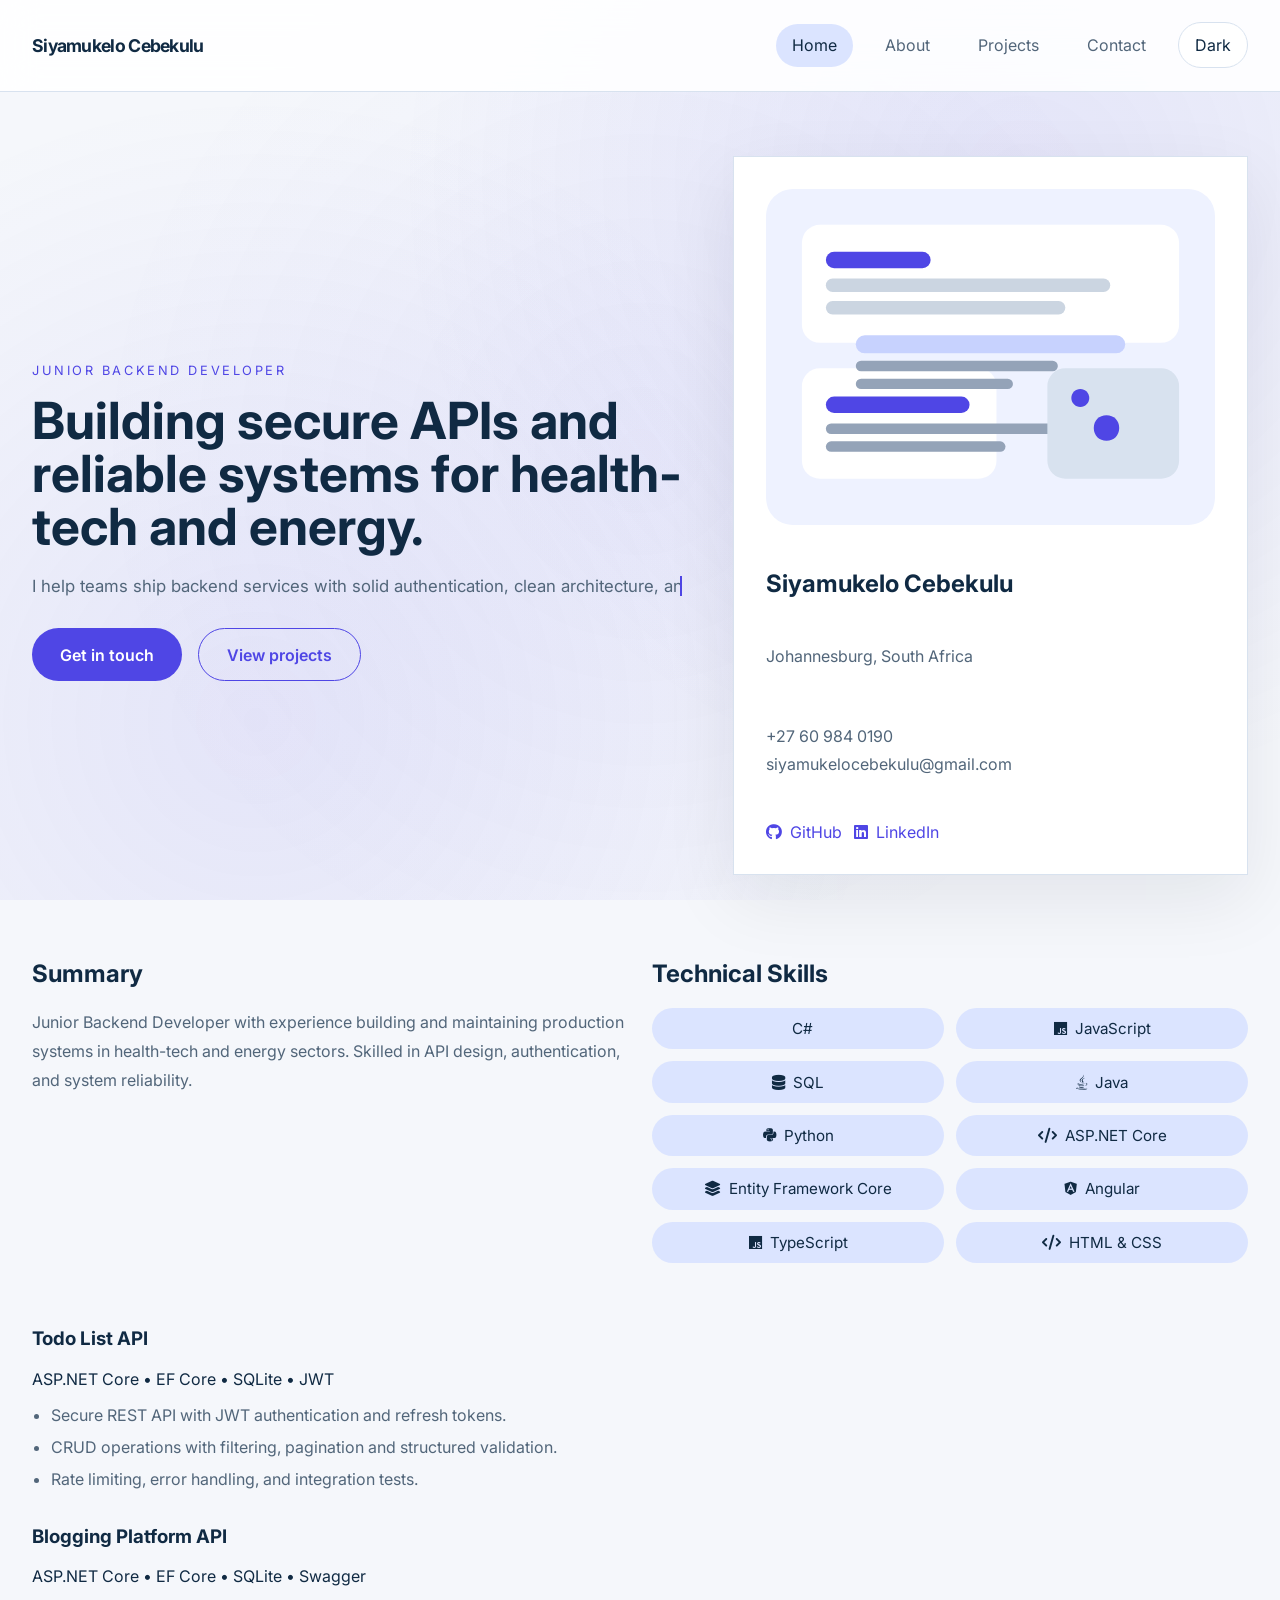
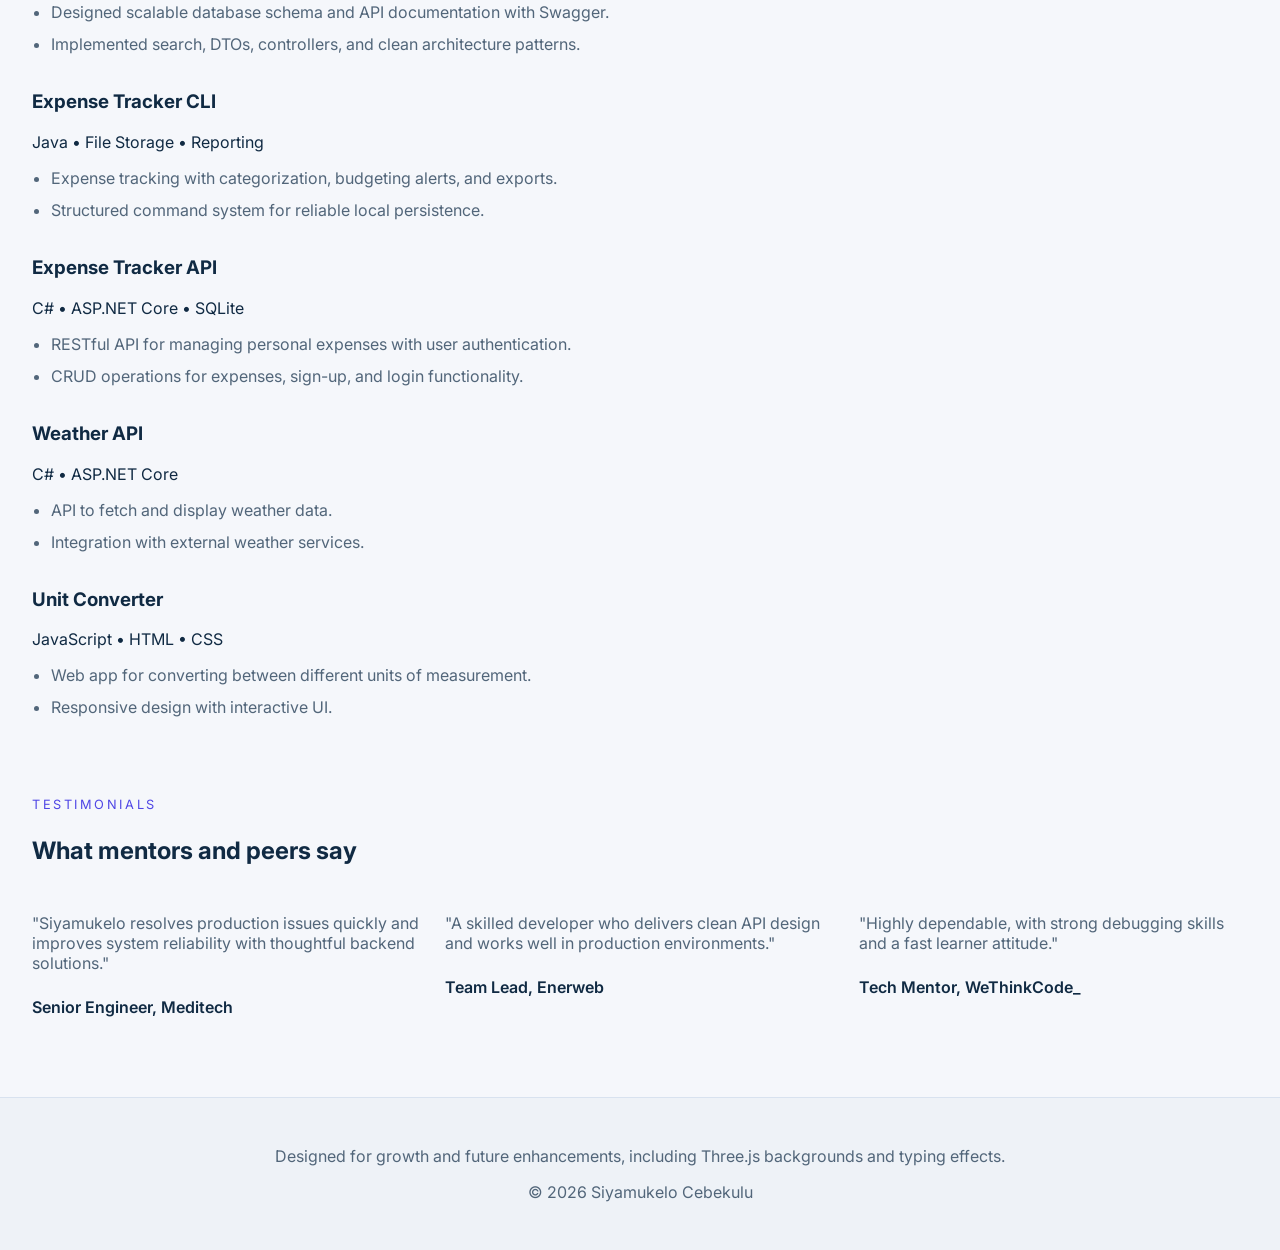
==== commit 03abba5d: "Add icons to README technologies, enhance project card hover animations, add favicon, and typewriter" ====
--- a/index.html
+++ b/index.html
@@ -4,6 +4,7 @@
   <meta charset="UTF-8" />
   <meta name="viewport" content="width=device-width, initial-scale=1.0" />
   <title>Siyamukelo Cebekulu | Portfolio</title>
+  <link rel="icon" type="image/svg+xml" href="assets/favicon.svg" />
   <link rel="preconnect" href="https://fonts.googleapis.com" />
   <link rel="preconnect" href="https://fonts.gstatic.com" crossorigin />
   <link href="https://fonts.googleapis.com/css2?family=Inter:wght@300;400;500;600;700&family=Space+Grotesk:wght@400;500;600;700&display=swap" rel="stylesheet" />
@@ -35,7 +36,7 @@
         <div class="hero-copy">
           <p class="eyebrow">Junior Backend Developer</p>
           <h1>Building secure APIs and reliable systems for health-tech and energy.</h1>
-          <p class="hero-text">I help teams ship backend services with solid authentication, clean architecture, and production-ready reliability using C#, ASP.NET Core, Angular, and SQL.</p>
+          <p class="hero-text typewriter">I help teams ship backend services with solid authentication, clean architecture, and production-ready reliability using C#, ASP.NET Core, Angular, and SQL.</p>
           <div class="hero-actions">
             <a class="button button-primary" href="contact.html">Get in touch</a>
             <a class="button button-secondary" href="projects.html">View projects</a>
--- a/css/style.css
+++ b/css/style.css
@@ -210,6 +210,23 @@
     font-size: 1.05rem;
 }
 
+.typewriter {
+    overflow: hidden;
+    border-right: 2px solid var(--accent);
+    white-space: nowrap;
+    animation: typing 4s steps(40, end), blink-caret 0.75s step-end infinite;
+}
+
+@keyframes typing {
+    from { width: 0; }
+    to { width: 100%; }
+}
+
+@keyframes blink-caret {
+    from, to { border-color: transparent; }
+    50% { border-color: var(--accent); }
+}
+
 .hero-actions {
     display: flex;
     flex-wrap: wrap;
@@ -331,6 +348,20 @@
     background: var(--accent-soft);
     color: var(--text);
     font-size: 0.95rem;
+    gap: 0.5rem;
+}
+
+.feature-card {
+    text-decoration: none;
+    color: inherit;
+    display: block;
+    transition: transform 0.3s ease, box-shadow 0.3s ease, border-color 0.3s ease;
+}
+
+.feature-card:hover {
+    transform: translateY(-8px) scale(1.02);
+    box-shadow: 0 40px 120px rgba(15, 23, 42, 0.15);
+    border-color: var(--accent);
 }
 
 .feature-card h3 {
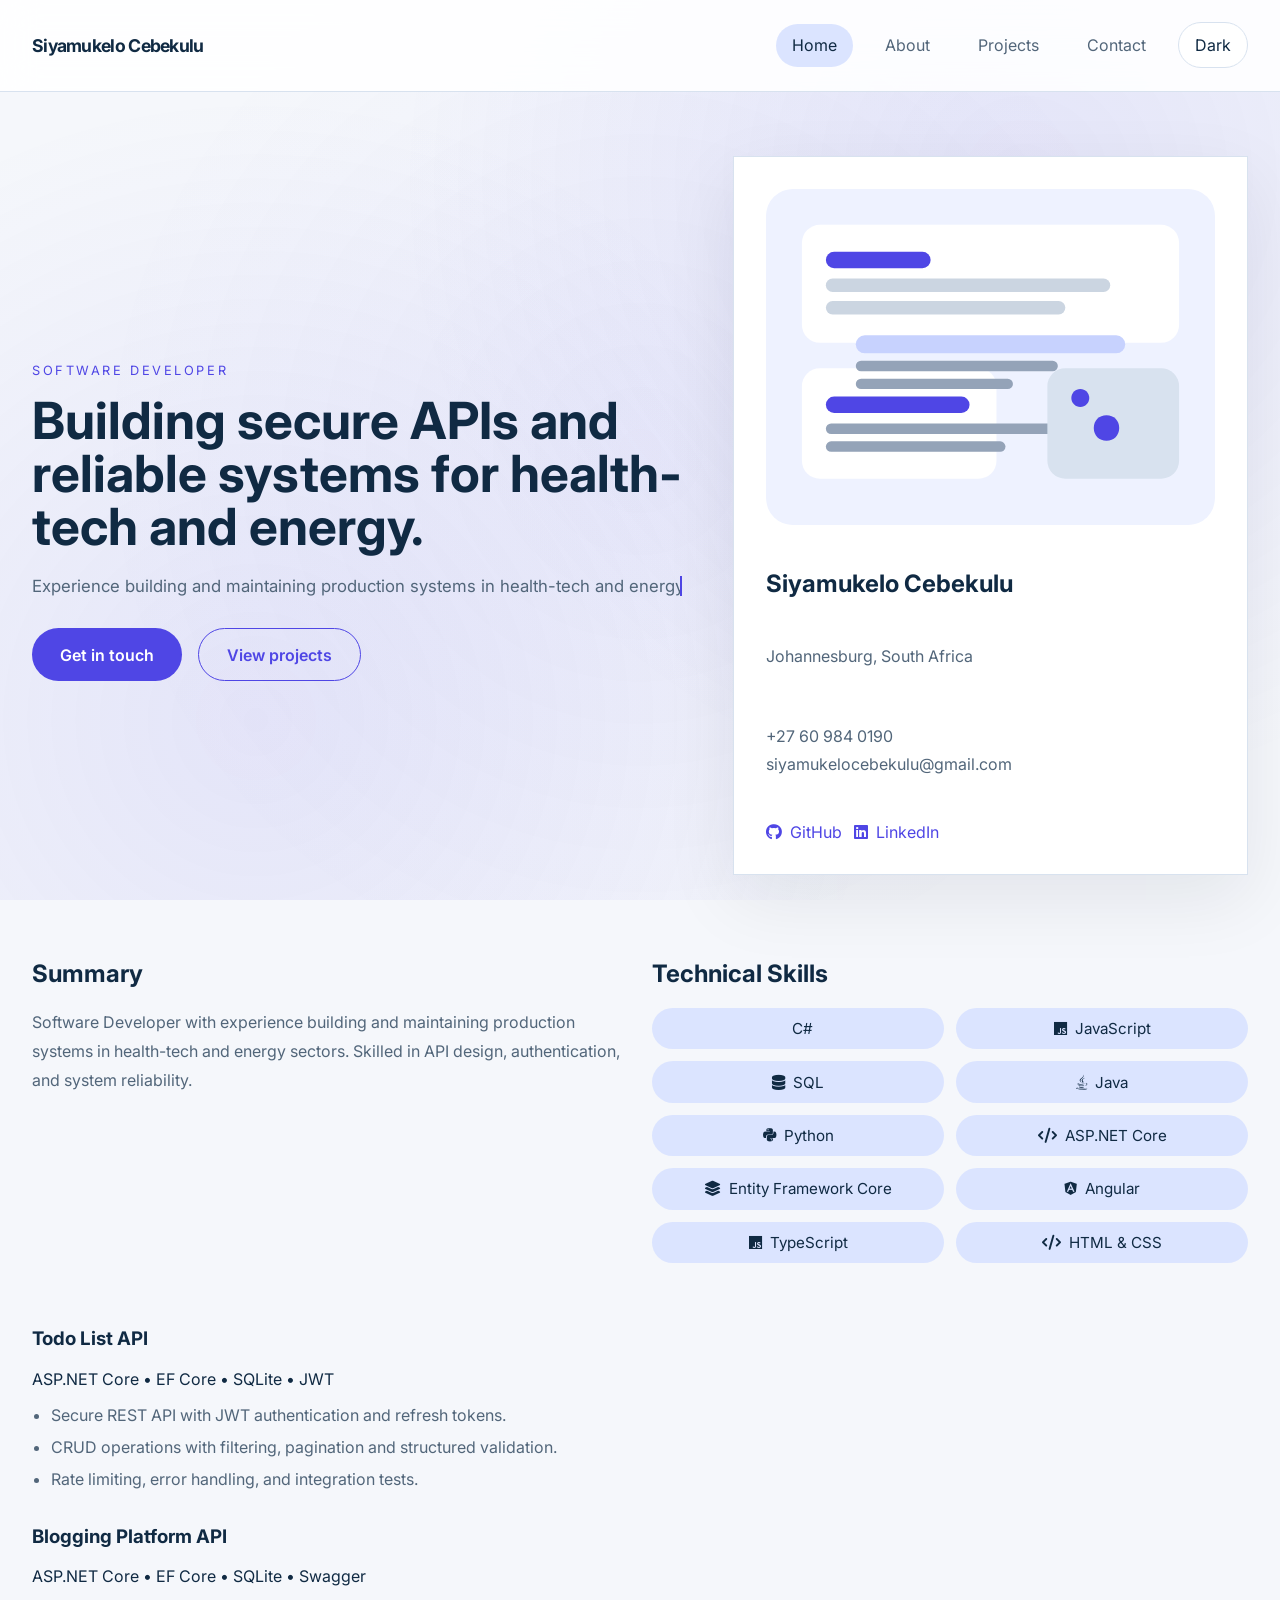
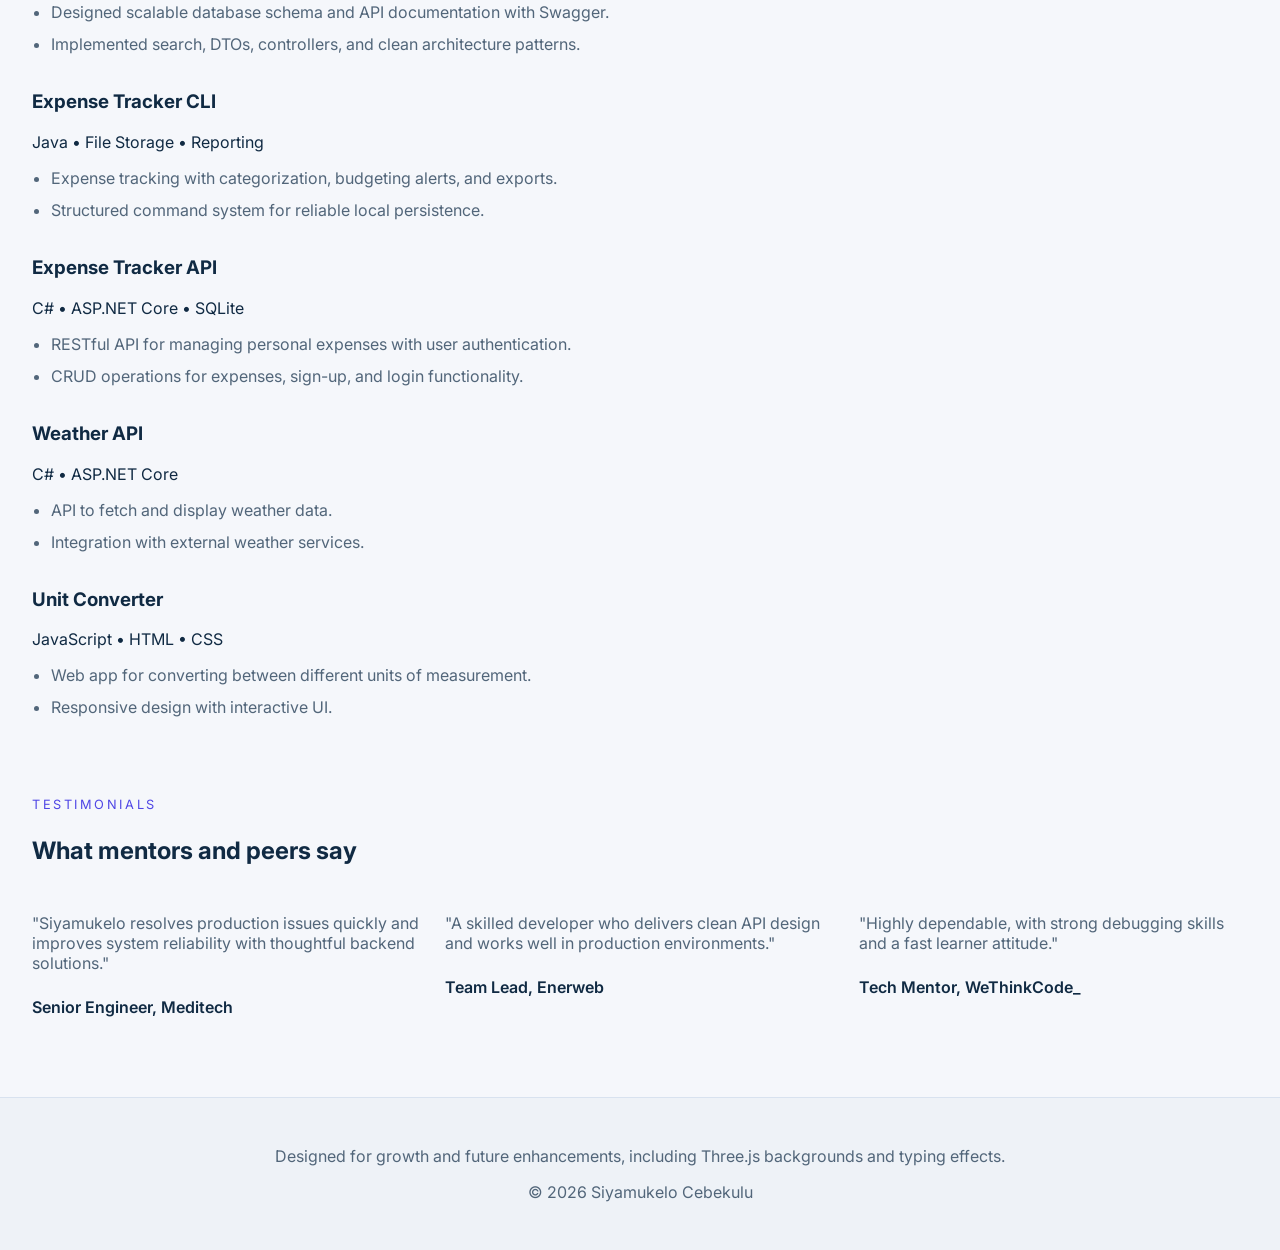
==== commit a7df5959: "fix: about details" ====
--- a/index.html
+++ b/index.html
@@ -34,9 +34,9 @@
     <main>
       <section class="hero hero-landing">
         <div class="hero-copy">
-          <p class="eyebrow">Junior Backend Developer</p>
+          <p class="eyebrow">Software Developer</p>
           <h1>Building secure APIs and reliable systems for health-tech and energy.</h1>
-          <p class="hero-text typewriter">I help teams ship backend services with solid authentication, clean architecture, and production-ready reliability using C#, ASP.NET Core, Angular, and SQL.</p>
+          <p class="hero-text typewriter">Experience building and maintaining production systems in health-tech and energy sector</p>
           <div class="hero-actions">
             <a class="button button-primary" href="contact.html">Get in touch</a>
             <a class="button button-secondary" href="projects.html">View projects</a>
@@ -63,7 +63,7 @@
       <section class="summary-grid">
         <article class="card summary-card">
           <h2>Summary</h2>
-          <p>Junior Backend Developer with experience building and maintaining production systems in health-tech and energy sectors. Skilled in API design, authentication, and system reliability.</p>
+          <p>Software Developer with experience building and maintaining production systems in health-tech and energy sectors. Skilled in API design, authentication, and system reliability.</p>
         </article>
 
         <article class="card skills-card">
